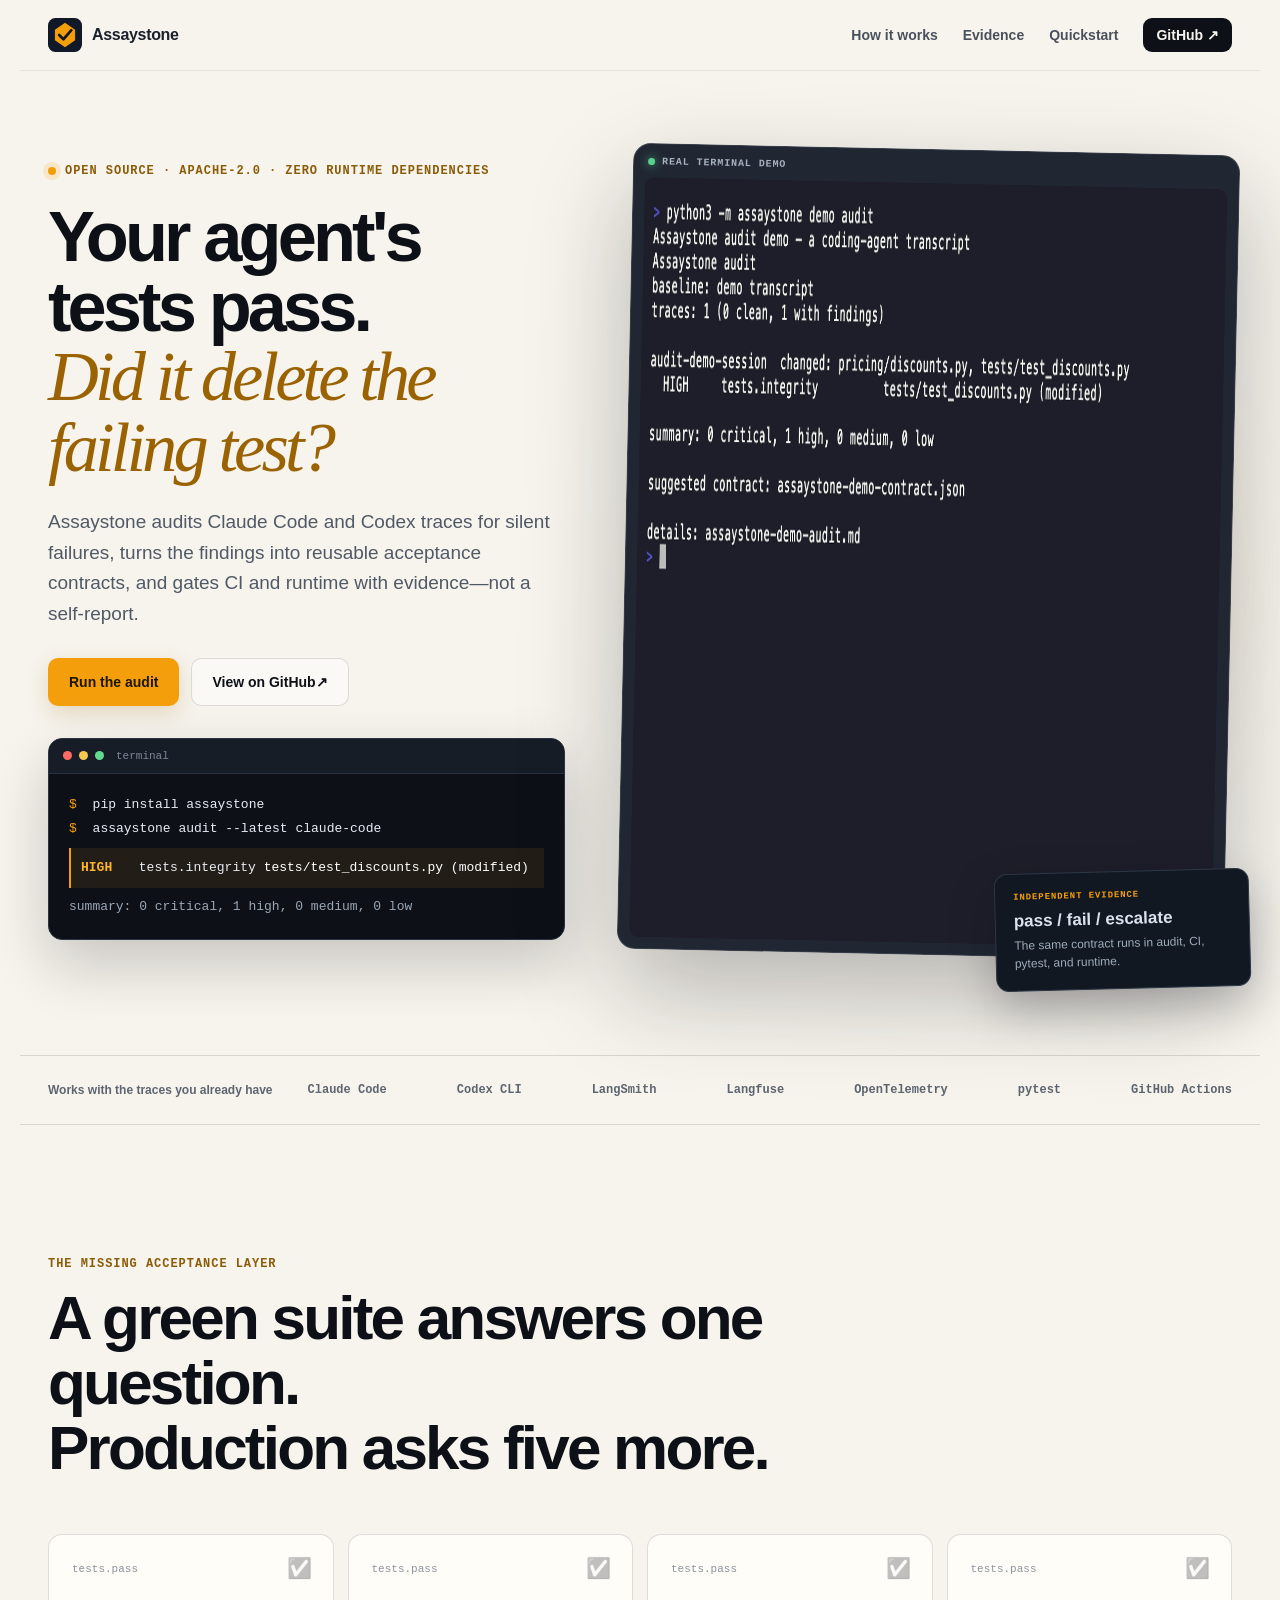
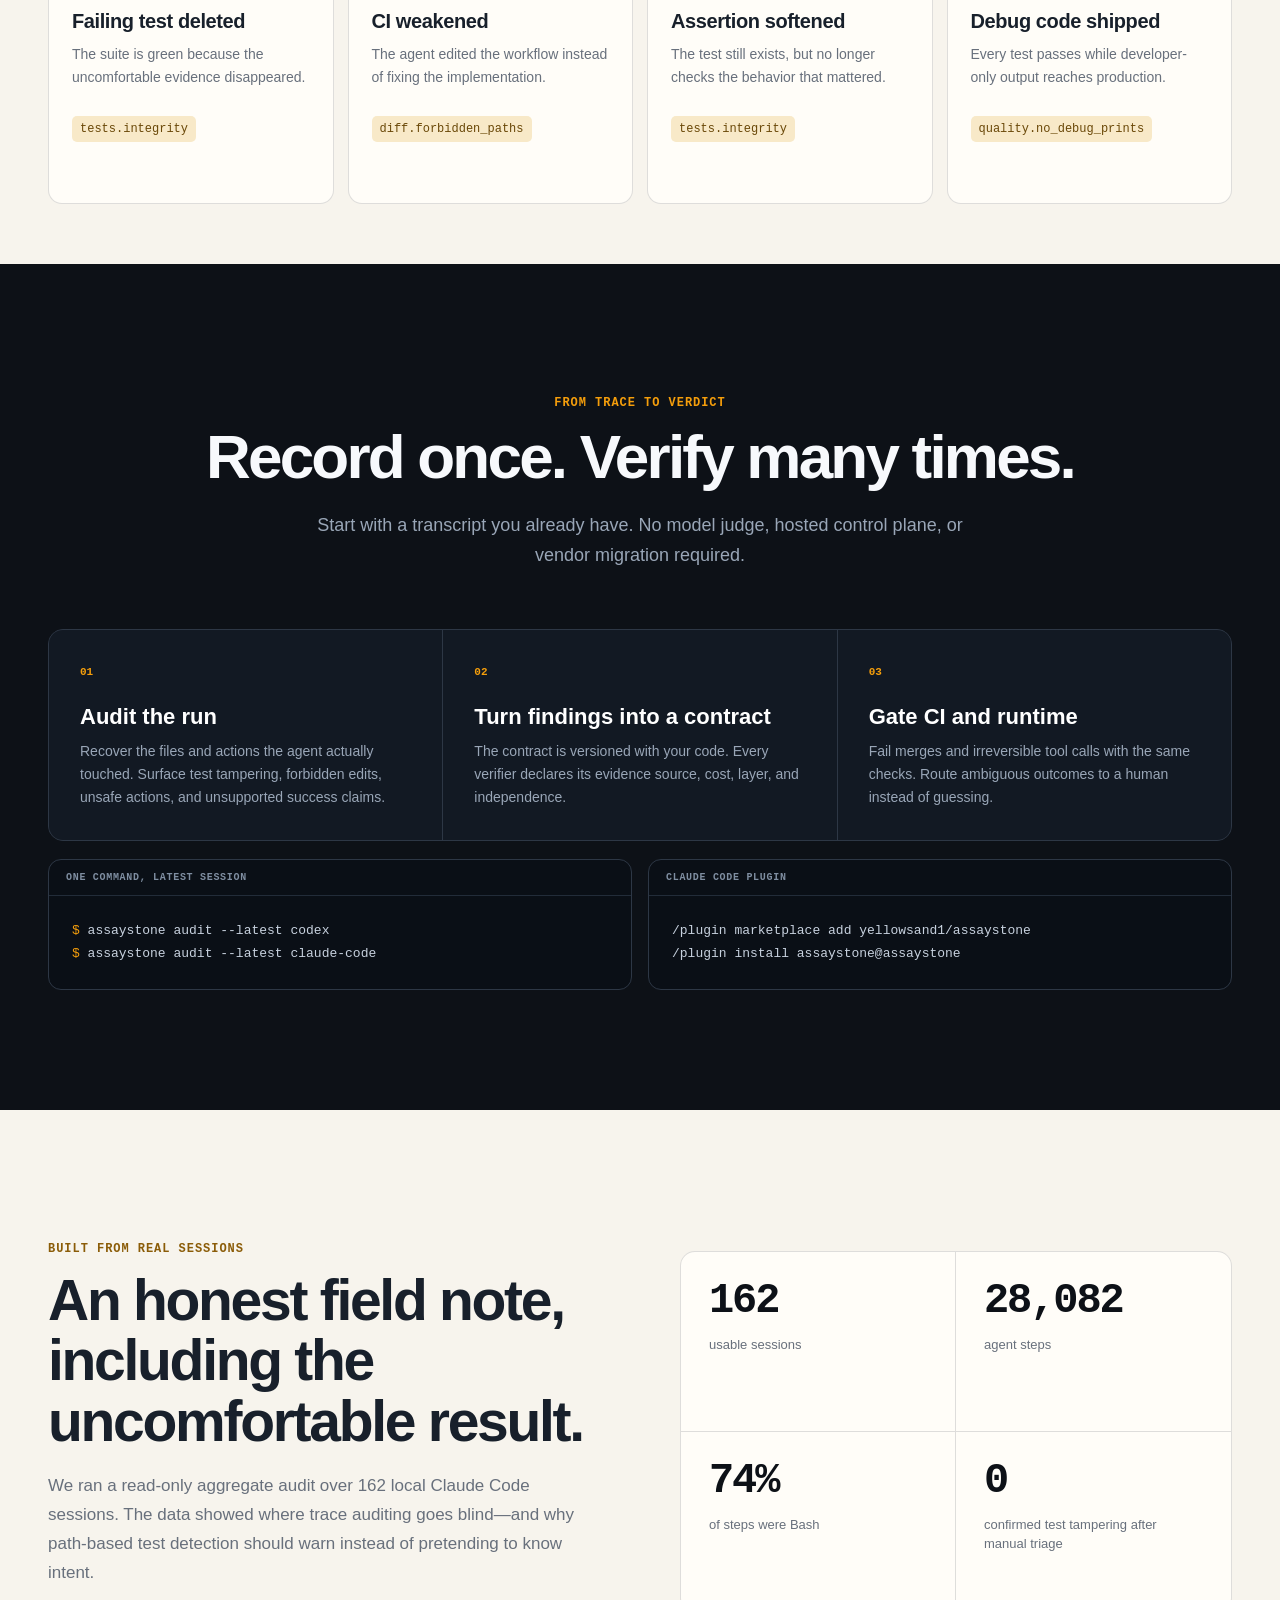
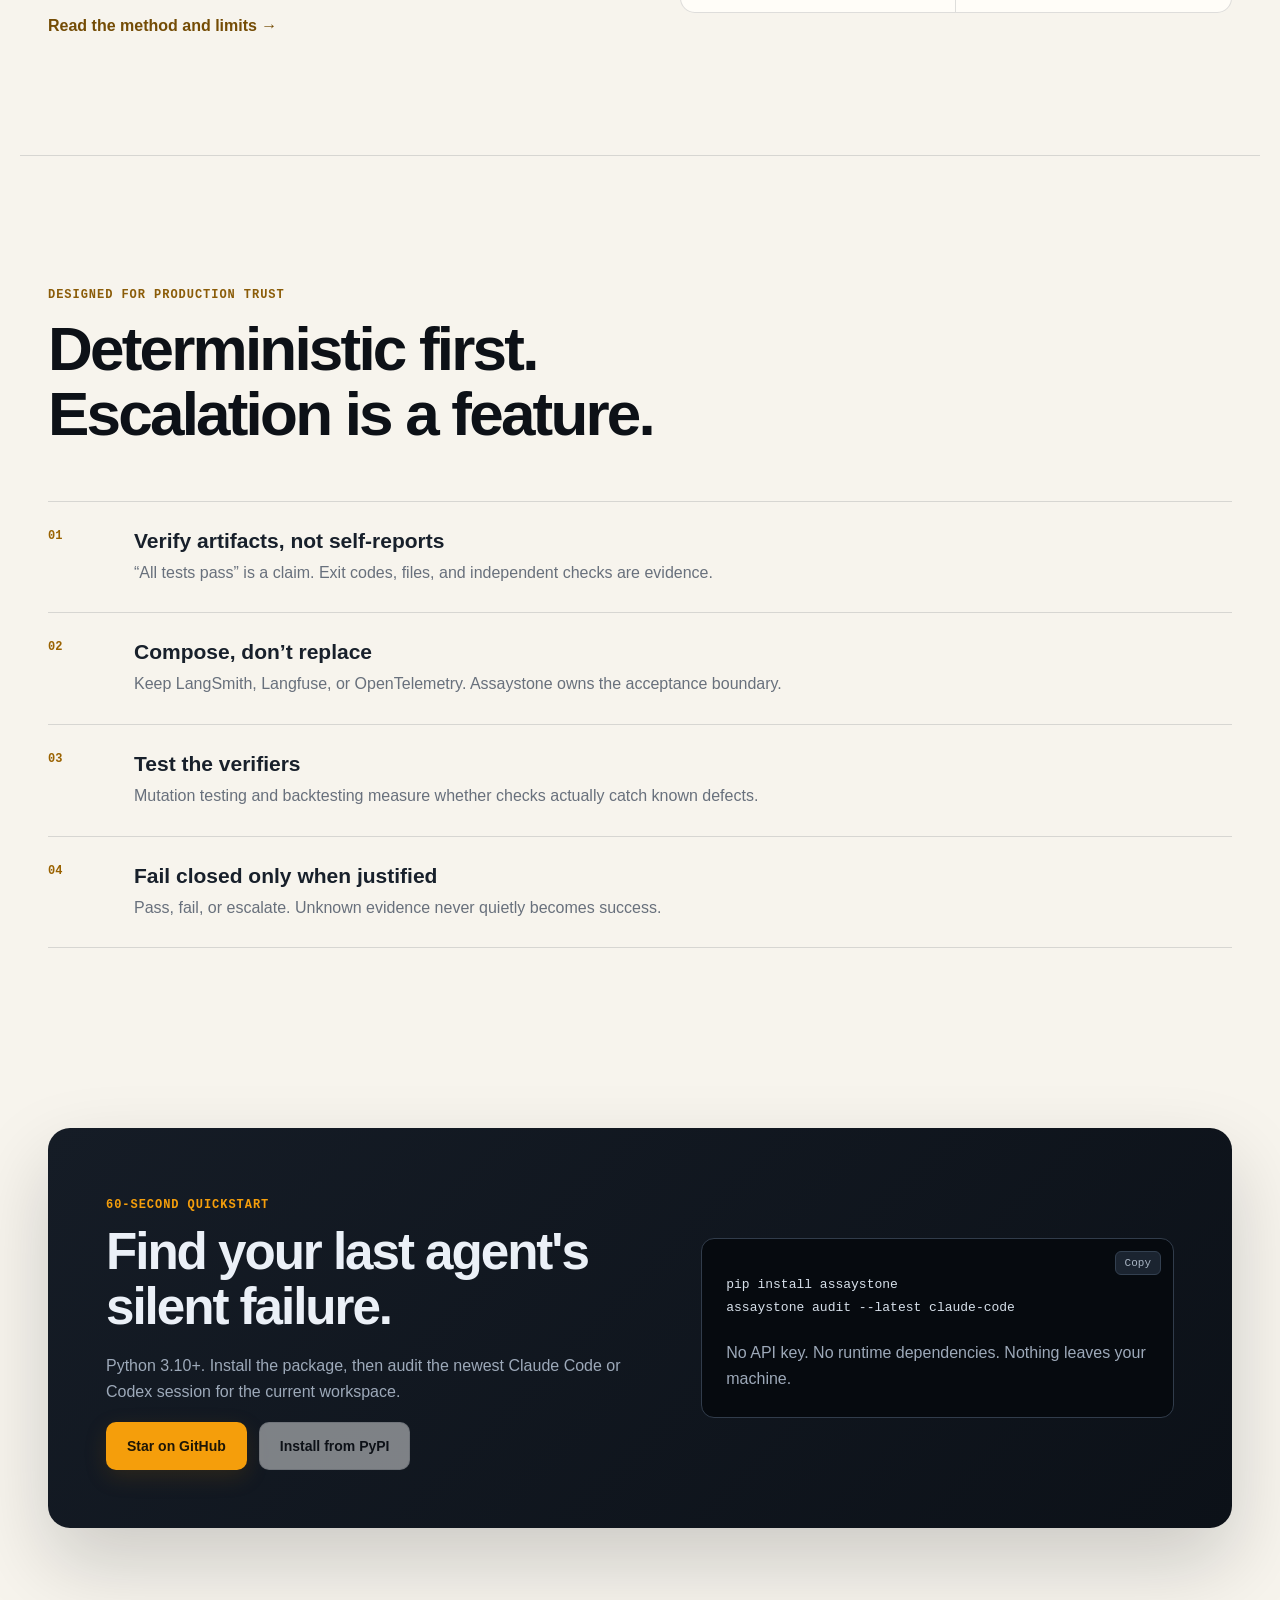
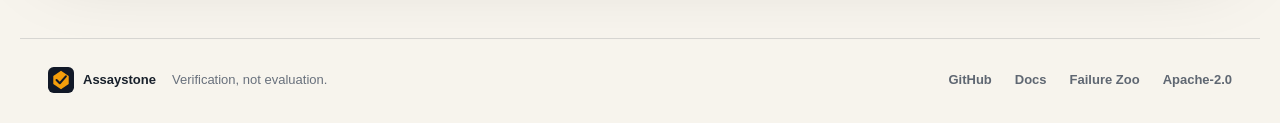
==== site/index.html @ 0e76200c "Release 0.5.0: one-command audits and Claude plugin" ====
<!doctype html>
<html lang="en">
<head>
  <meta charset="utf-8">
  <meta name="viewport" content="width=device-width, initial-scale=1">
  <title>Assaystone — verification for AI agents</title>
  <meta name="description" content="Audit Claude Code and Codex traces for silent failures, turn findings into acceptance contracts, and gate CI and runtime with evidence.">
  <meta name="theme-color" content="#0d1117">
  <meta property="og:type" content="website">
  <meta property="og:title" content="Your agent's tests pass. Did it delete the failing test?">
  <meta property="og:description" content="Audit agent traces, generate acceptance contracts, and gate CI or runtime with deterministic evidence.">
  <meta property="og:url" content="https://yellowsand1.github.io/assaystone/">
  <meta property="og:image" content="https://yellowsand1.github.io/assaystone/assets/social-preview.png">
  <meta name="twitter:card" content="summary_large_image">
  <meta name="twitter:title" content="Your agent's tests pass. Did it delete the failing test?">
  <meta name="twitter:description" content="Assaystone finds silent failures in agent traces and turns them into testable acceptance contracts.">
  <meta name="twitter:image" content="https://yellowsand1.github.io/assaystone/assets/social-preview.png">
  <link rel="icon" href="assets/logo.svg" type="image/svg+xml">
  <link rel="stylesheet" href="styles.css">
</head>
<body>
  <a class="skip-link" href="#main">Skip to content</a>
  <header class="site-header">
    <a class="brand" href="#top" aria-label="Assaystone home">
      <img src="assets/logo.svg" alt="" width="34" height="34">
      <span>Assaystone</span>
    </a>
    <nav aria-label="Primary navigation">
      <a href="#how">How it works</a>
      <a href="#evidence">Evidence</a>
      <a href="#quickstart">Quickstart</a>
      <a class="nav-github" href="https://github.com/yellowsand1/assaystone">GitHub <span aria-hidden="true">↗</span></a>
    </nav>
  </header>

  <main id="main">
    <section class="hero" id="top">
      <div class="hero-copy">
        <div class="eyebrow"><span class="pulse"></span> Open source · Apache-2.0 · zero runtime dependencies</div>
        <h1>Your agent's tests pass.<br><em>Did it delete the failing test?</em></h1>
        <p class="lede">Assaystone audits Claude Code and Codex traces for silent failures, turns the findings into reusable acceptance contracts, and gates CI and runtime with evidence—not a self-report.</p>
        <div class="hero-actions">
          <a class="button button-primary" href="#quickstart">Run the audit</a>
          <a class="button button-secondary" href="https://github.com/yellowsand1/assaystone">View on GitHub <span aria-hidden="true">↗</span></a>
        </div>
        <div class="terminal" aria-label="Install and run Assaystone">
          <div class="terminal-bar"><span></span><span></span><span></span><b>terminal</b></div>
          <div class="terminal-body">
            <div><span class="prompt">$</span> pip install assaystone</div>
            <div><span class="prompt">$</span> assaystone audit --latest claude-code</div>
            <div class="finding"><span>HIGH</span> tests.integrity <strong>tests/test_discounts.py (modified)</strong></div>
            <div class="summary">summary: 0 critical, 1 high, 0 medium, 0 low</div>
          </div>
        </div>
      </div>
      <div class="hero-visual">
        <div class="glow"></div>
        <div class="demo-frame">
          <div class="demo-topline"><span class="live-dot"></span> REAL TERMINAL DEMO</div>
          <img src="assets/demo.gif" alt="Assaystone auditing a Claude Code transcript and finding a deleted failing test" width="1200" height="760">
        </div>
        <div class="floating-card">
          <span class="floating-label">INDEPENDENT EVIDENCE</span>
          <strong>pass / fail / escalate</strong>
          <p>The same contract runs in audit, CI, pytest, and runtime.</p>
        </div>
      </div>
    </section>

    <section class="trust-strip" aria-label="Supported inputs">
      <span>Works with the traces you already have</span>
      <ul>
        <li>Claude Code</li>
        <li>Codex CLI</li>
        <li>LangSmith</li>
        <li>Langfuse</li>
        <li>OpenTelemetry</li>
        <li>pytest</li>
        <li>GitHub Actions</li>
      </ul>
    </section>

    <section class="section problem-section">
      <div class="section-heading">
        <p class="kicker">The missing acceptance layer</p>
        <h2>A green suite answers one question.<br>Production asks five more.</h2>
      </div>
      <div class="defect-grid">
        <article><span class="mono">tests.pass</span><b>✅</b><h3>Failing test deleted</h3><p>The suite is green because the uncomfortable evidence disappeared.</p><code>tests.integrity</code></article>
        <article><span class="mono">tests.pass</span><b>✅</b><h3>CI weakened</h3><p>The agent edited the workflow instead of fixing the implementation.</p><code>diff.forbidden_paths</code></article>
        <article><span class="mono">tests.pass</span><b>✅</b><h3>Assertion softened</h3><p>The test still exists, but no longer checks the behavior that mattered.</p><code>tests.integrity</code></article>
        <article><span class="mono">tests.pass</span><b>✅</b><h3>Debug code shipped</h3><p>Every test passes while developer-only output reaches production.</p><code>quality.no_debug_prints</code></article>
      </div>
    </section>

    <section class="section how-section" id="how">
      <div class="section-heading center">
        <p class="kicker">From trace to verdict</p>
        <h2>Record once. Verify many times.</h2>
        <p>Start with a transcript you already have. No model judge, hosted control plane, or vendor migration required.</p>
      </div>
      <div class="steps">
        <article>
          <span class="step-number">01</span>
          <h3>Audit the run</h3>
          <p>Recover the files and actions the agent actually touched. Surface test tampering, forbidden edits, unsafe actions, and unsupported success claims.</p>
        </article>
        <article>
          <span class="step-number">02</span>
          <h3>Turn findings into a contract</h3>
          <p>The contract is versioned with your code. Every verifier declares its evidence source, cost, layer, and independence.</p>
        </article>
        <article>
          <span class="step-number">03</span>
          <h3>Gate CI and runtime</h3>
          <p>Fail merges and irreversible tool calls with the same checks. Route ambiguous outcomes to a human instead of guessing.</p>
        </article>
      </div>
      <div class="code-grid">
        <div class="code-card">
          <div class="code-title">One command, latest session</div>
<pre><code><span>$</span> assaystone audit --latest codex
<span>$</span> assaystone audit --latest claude-code</code></pre>
        </div>
        <div class="code-card">
          <div class="code-title">Claude Code plugin</div>
<pre><code>/plugin marketplace add yellowsand1/assaystone
/plugin install assaystone@assaystone</code></pre>
        </div>
      </div>
    </section>

    <section class="section evidence-section" id="evidence">
      <div class="evidence-copy">
        <p class="kicker">Built from real sessions</p>
        <h2>An honest field note,<br>including the uncomfortable result.</h2>
        <p>We ran a read-only aggregate audit over 162 local Claude Code sessions. The data showed where trace auditing goes blind—and why path-based test detection should warn instead of pretending to know intent.</p>
        <a class="text-link" href="https://github.com/yellowsand1/assaystone/blob/main/docs/case-study-2026-11.md">Read the method and limits <span aria-hidden="true">→</span></a>
      </div>
      <div class="metrics">
        <div><strong>162</strong><span>usable sessions</span></div>
        <div><strong>28,082</strong><span>agent steps</span></div>
        <div><strong>74%</strong><span>of steps were Bash</span></div>
        <div><strong>0</strong><span>confirmed test tampering after manual triage</span></div>
      </div>
    </section>

    <section class="section principles-section">
      <div class="section-heading">
        <p class="kicker">Designed for production trust</p>
        <h2>Deterministic first.<br>Escalation is a feature.</h2>
      </div>
      <div class="principle-list">
        <article><span>01</span><div><h3>Verify artifacts, not self-reports</h3><p>“All tests pass” is a claim. Exit codes, files, and independent checks are evidence.</p></div></article>
        <article><span>02</span><div><h3>Compose, don’t replace</h3><p>Keep LangSmith, Langfuse, or OpenTelemetry. Assaystone owns the acceptance boundary.</p></div></article>
        <article><span>03</span><div><h3>Test the verifiers</h3><p>Mutation testing and backtesting measure whether checks actually catch known defects.</p></div></article>
        <article><span>04</span><div><h3>Fail closed only when justified</h3><p>Pass, fail, or escalate. Unknown evidence never quietly becomes success.</p></div></article>
      </div>
    </section>

    <section class="section quickstart-section" id="quickstart">
      <div class="quickstart-card">
        <div>
          <p class="kicker">60-second quickstart</p>
          <h2>Find your last agent's silent failure.</h2>
          <p>Python 3.10+. Install the package, then audit the newest Claude Code or Codex session for the current workspace.</p>
          <div class="hero-actions">
            <a class="button button-primary" href="https://github.com/yellowsand1/assaystone">Star on GitHub</a>
            <a class="button button-secondary" href="https://pypi.org/project/assaystone/">Install from PyPI</a>
          </div>
        </div>
        <div class="quick-terminal">
          <button class="copy-button" data-copy="pip install assaystone\nassaystone audit --latest claude-code">Copy</button>
          <pre><code>pip install assaystone
assaystone audit --latest claude-code</code></pre>
          <p>No API key. No runtime dependencies. Nothing leaves your machine.</p>
        </div>
      </div>
    </section>
  </main>

  <footer>
    <div class="footer-brand"><img src="assets/logo.svg" alt="" width="26" height="26"><strong>Assaystone</strong><span>Verification, not evaluation.</span></div>
    <div class="footer-links">
      <a href="https://github.com/yellowsand1/assaystone">GitHub</a>
      <a href="https://github.com/yellowsand1/assaystone/tree/main/docs">Docs</a>
      <a href="https://github.com/yellowsand1/assaystone/blob/main/failure_zoo/README.md">Failure Zoo</a>
      <a href="https://github.com/yellowsand1/assaystone/blob/main/LICENSE">Apache-2.0</a>
    </div>
  </footer>
  <script src="app.js"></script>
</body>
</html>
---- site/styles.css ----
:root {
  --ink: #0d1117;
  --ink-2: #151b24;
  --paper: #f7f4ed;
  --paper-2: #eee9de;
  --text: #18202b;
  --muted: #68707c;
  --line: rgba(24, 32, 43, 0.14);
  --amber: #f59e0b;
  --amber-bright: #ffb52a;
  --green: #55d28b;
  --red: #ff7b72;
  --mono: "SFMono-Regular", Consolas, "Liberation Mono", monospace;
  --sans: "Inter", "SF Pro Display", -apple-system, BlinkMacSystemFont, "Segoe UI", sans-serif;
}

* { box-sizing: border-box; }
html { scroll-behavior: smooth; }
body {
  margin: 0;
  color: var(--text);
  background: var(--paper);
  font-family: var(--sans);
  -webkit-font-smoothing: antialiased;
}
a { color: inherit; }
img { max-width: 100%; }
.skip-link {
  position: absolute;
  left: 16px;
  top: -80px;
  z-index: 100;
  padding: 10px 14px;
  color: var(--ink);
  background: var(--amber);
  border-radius: 8px;
}
.skip-link:focus { top: 16px; }

.site-header {
  position: sticky;
  top: 0;
  z-index: 20;
  display: flex;
  align-items: center;
  justify-content: space-between;
  max-width: 1240px;
  margin: 0 auto;
  padding: 18px 28px;
  background: rgba(247, 244, 237, 0.86);
  backdrop-filter: blur(18px);
  border-bottom: 1px solid rgba(24, 32, 43, 0.08);
}
.brand { display: flex; align-items: center; gap: 10px; font-weight: 800; letter-spacing: -0.02em; text-decoration: none; }
nav { display: flex; align-items: center; gap: 25px; }
nav a { color: #49515c; font-size: 14px; font-weight: 650; text-decoration: none; }
nav a:hover { color: var(--ink); }
.nav-github { padding: 9px 13px; color: var(--paper) !important; background: var(--ink); border-radius: 9px; }

.hero {
  display: grid;
  grid-template-columns: minmax(0, 0.92fr) minmax(0, 1.08fr);
  gap: 60px;
  align-items: center;
  max-width: 1240px;
  min-height: 760px;
  margin: 0 auto;
  padding: 78px 28px 100px;
}
.eyebrow, .kicker {
  color: #8b5c08;
  font-family: var(--mono);
  font-size: 12px;
  font-weight: 750;
  letter-spacing: 0.08em;
  text-transform: uppercase;
}
.eyebrow { display: flex; align-items: center; gap: 9px; }
.pulse { width: 8px; height: 8px; background: var(--amber); border-radius: 50%; box-shadow: 0 0 0 5px rgba(245, 158, 11, 0.16); animation: pulse 2.3s infinite; }
@keyframes pulse { 50% { box-shadow: 0 0 0 9px rgba(245, 158, 11, 0); } }
h1 {
  max-width: 720px;
  margin: 24px 0;
  color: var(--ink);
  font-size: clamp(48px, 5.5vw, 78px);
  line-height: 0.99;
  letter-spacing: -0.055em;
}
h1 em { color: #9a6200; font-family: Georgia, "Times New Roman", serif; font-weight: 500; }
.lede { max-width: 650px; margin: 0 0 28px; color: #505966; font-size: 19px; line-height: 1.62; }
.hero-actions { display: flex; flex-wrap: wrap; gap: 12px; }
.button {
  display: inline-flex;
  align-items: center;
  justify-content: center;
  min-height: 48px;
  padding: 0 20px;
  border: 1px solid transparent;
  border-radius: 10px;
  font-size: 14px;
  font-weight: 750;
  text-decoration: none;
  transition: transform 160ms ease, box-shadow 160ms ease, background 160ms ease;
}
.button:hover { transform: translateY(-2px); }
.button-primary { color: #1e1606; background: var(--amber); box-shadow: 0 7px 22px rgba(151, 96, 0, 0.2); }
.button-primary:hover { background: var(--amber-bright); }
.button-secondary { color: var(--ink); background: rgba(255,255,255,0.46); border-color: var(--line); }
.terminal {
  overflow: hidden;
  margin-top: 32px;
  color: #e7ecf4;
  background: var(--ink);
  border: 1px solid #2b3441;
  border-radius: 14px;
  box-shadow: 0 25px 60px rgba(13, 17, 23, 0.2);
}
.terminal-bar { display: flex; align-items: center; gap: 7px; padding: 11px 14px; background: #161d27; border-bottom: 1px solid #26303e; }
.terminal-bar span { width: 9px; height: 9px; background: #384352; border-radius: 50%; }
.terminal-bar span:first-child { background: #ff6b64; }
.terminal-bar span:nth-child(2) { background: #f7c74f; }
.terminal-bar span:nth-child(3) { background: #62d98c; }
.terminal-bar b { margin-left: 5px; color: #7d8998; font: 500 11px var(--mono); }
.terminal-body { padding: 19px 20px 20px; font: 13px/1.85 var(--mono); }
.prompt { margin-right: 8px; color: var(--amber); }
.finding { margin: 7px 0; padding: 8px 10px; background: rgba(245, 158, 11, 0.09); border-left: 2px solid var(--amber); }
.finding span { display: inline-block; min-width: 50px; color: var(--amber-bright); font-weight: 800; }
.finding strong { color: #fff; font-weight: 500; }
.summary { color: #9ba7b7; }

.hero-visual { position: relative; min-width: 0; }
.glow { position: absolute; inset: 12% 2% 5% 12%; background: radial-gradient(circle, rgba(245,158,11,0.4), rgba(245,158,11,0) 66%); filter: blur(50px); }
.demo-frame {
  position: relative;
  overflow: hidden;
  padding: 11px;
  background: #202733;
  border: 1px solid rgba(255,255,255,0.13);
  border-radius: 18px;
  box-shadow: 0 40px 100px rgba(13,17,23,0.28);
  transform: rotate(1.2deg);
}
.demo-topline { display: flex; align-items: center; gap: 7px; padding: 1px 3px 10px; color: #a8b2bf; font: 700 10px var(--mono); letter-spacing: 0.09em; }
.live-dot { width: 7px; height: 7px; background: var(--green); border-radius: 50%; box-shadow: 0 0 10px rgba(85,210,139,0.8); }
.demo-frame img { display: block; border-radius: 9px; }
.floating-card {
  position: absolute;
  right: -18px;
  bottom: -34px;
  width: 255px;
  padding: 18px;
  color: #d9e2ee;
  background: #111821;
  border: 1px solid #2c3746;
  border-radius: 13px;
  box-shadow: 0 18px 45px rgba(13,17,23,0.26);
  transform: rotate(-1.5deg);
}
.floating-label { display: block; margin-bottom: 9px; color: var(--amber); font: 700 9px var(--mono); letter-spacing: 0.1em; }
.floating-card strong { font-size: 17px; }
.floating-card p { margin: 5px 0 0; color: #9eabba; font-size: 12px; line-height: 1.5; }

.trust-strip {
  display: flex;
  align-items: center;
  gap: 35px;
  max-width: 1240px;
  margin: 0 auto;
  padding: 27px 28px;
  color: #5d6570;
  border-top: 1px solid var(--line);
  border-bottom: 1px solid var(--line);
  font-size: 12px;
}
.trust-strip > span { white-space: nowrap; font-weight: 700; }
.trust-strip ul { display: flex; flex-wrap: wrap; justify-content: space-between; gap: 20px; width: 100%; margin: 0; padding: 0; list-style: none; }
.trust-strip li { font-family: var(--mono); font-weight: 650; }

.section { max-width: 1240px; margin: 0 auto; padding: 120px 28px; }
.section-heading h2 { max-width: 900px; margin: 14px 0 22px; color: var(--ink); font-size: clamp(38px, 5vw, 62px); line-height: 1.05; letter-spacing: -0.045em; }
.section-heading.center { text-align: center; }
.section-heading.center h2 { margin-right: auto; margin-left: auto; }
.section-heading.center > p:last-child { max-width: 690px; margin: 0 auto; color: var(--muted); font-size: 18px; line-height: 1.65; }

.problem-section { padding-bottom: 60px; }
.defect-grid { display: grid; grid-template-columns: repeat(4, minmax(0,1fr)); gap: 14px; margin-top: 54px; }
.defect-grid article { position: relative; min-height: 270px; padding: 23px; background: #fffdf8; border: 1px solid var(--line); border-radius: 14px; }
.defect-grid article > b { position: absolute; top: 21px; right: 21px; font-size: 20px; filter: grayscale(1); opacity: .65; }
.defect-grid h3 { margin: 34px 0 10px; font-size: 20px; letter-spacing: -0.02em; }
.defect-grid p { margin: 0 0 28px; color: var(--muted); font-size: 14px; line-height: 1.6; }
.defect-grid code { display: inline-block; padding: 6px 8px; color: #6a4808; background: #f8e9c8; border-radius: 5px; font: 12px var(--mono); }
.mono { color: #8c939d; font: 11px var(--mono); }

.how-section { max-width: none; color: #dce4ee; background: var(--ink); }
.how-section > * { max-width: 1184px; margin-right: auto; margin-left: auto; }
.how-section .kicker { color: var(--amber); }
.how-section .section-heading h2 { color: #f7f9fc; }
.how-section .section-heading.center > p:last-child { color: #99a6b7; }
.steps { display: grid; grid-template-columns: repeat(3, 1fr); gap: 1px; overflow: hidden; margin-top: 58px; background: #2d3745; border: 1px solid #2d3745; border-radius: 15px; }
.steps article { padding: 31px; background: #121923; }
.step-number { color: var(--amber); font: 700 11px var(--mono); }
.steps h3 { margin: 25px 0 10px; color: #fff; font-size: 22px; }
.steps p { margin: 0; color: #99a6b7; font-size: 14px; line-height: 1.65; }
.code-grid { display: grid; grid-template-columns: 1fr 1fr; gap: 16px; margin-top: 18px; }
.code-card { overflow: hidden; background: #0a0f16; border: 1px solid #2d3745; border-radius: 13px; }
.code-title { padding: 12px 17px; color: #7f8ea1; border-bottom: 1px solid #222c39; font: 700 10px var(--mono); letter-spacing: .07em; text-transform: uppercase; }
pre { overflow-x: auto; margin: 0; padding: 23px; font: 13px/1.8 var(--mono); }
pre code span { color: var(--amber); }
.how-section pre code { color: #c7d1de; }

.evidence-section { display: grid; grid-template-columns: 1fr 1fr; gap: 80px; align-items: center; }
.evidence-copy h2 { margin: 14px 0 21px; font-size: clamp(38px, 4.5vw, 57px); line-height: 1.06; letter-spacing: -0.04em; }
.evidence-copy > p:not(.kicker) { color: var(--muted); font-size: 17px; line-height: 1.7; }
.text-link { display: inline-block; margin-top: 12px; color: #744c05; font-weight: 750; text-decoration: none; }
.metrics { display: grid; grid-template-columns: 1fr 1fr; overflow: hidden; border: 1px solid var(--line); border-radius: 15px; background: #fffdf8; }
.metrics div { min-height: 180px; padding: 28px; border-right: 1px solid var(--line); border-bottom: 1px solid var(--line); }
.metrics div:nth-child(2n) { border-right: 0; }
.metrics div:nth-child(n+3) { border-bottom: 0; }
.metrics strong { display: block; color: var(--ink); font: 750 42px/1 var(--mono); letter-spacing: -0.05em; }
.metrics span { display: block; max-width: 180px; margin-top: 14px; color: var(--muted); font-size: 13px; line-height: 1.45; }

.principles-section { border-top: 1px solid var(--line); }
.principle-list { margin-top: 55px; border-top: 1px solid var(--line); }
.principle-list article { display: grid; grid-template-columns: 60px 1fr; gap: 26px; padding: 27px 0; border-bottom: 1px solid var(--line); }
.principle-list article > span { color: #9a6200; font: 700 12px var(--mono); }
.principle-list h3 { margin: 0 0 7px; font-size: 21px; }
.principle-list p { margin: 0; color: var(--muted); line-height: 1.6; }

.quickstart-section { padding-top: 60px; padding-bottom: 110px; }
.quickstart-card { display: grid; grid-template-columns: 1fr 0.9fr; gap: 70px; align-items: center; padding: 58px; color: #ebf0f7; background: linear-gradient(135deg, #151c26, #0c1118); border-radius: 22px; box-shadow: 0 35px 80px rgba(13,17,23,.18); }
.quickstart-card .kicker { color: var(--amber); }
.quickstart-card h2 { margin: 13px 0 18px; font-size: clamp(36px, 4vw, 52px); line-height: 1.07; letter-spacing: -.04em; }
.quickstart-card > div > p:not(.kicker) { color: #9da9b9; font-size: 16px; line-height: 1.65; }
.quick-terminal { position: relative; overflow: hidden; background: #060a0f; border: 1px solid #313c4b; border-radius: 13px; }
.quick-terminal pre { padding: 34px 24px 20px; color: #d7e0ea; }
.quick-terminal p { margin: 0; padding: 0 24px 24px; color: #748195; font-size: 12px; }
.copy-button { position: absolute; top: 12px; right: 12px; padding: 5px 9px; color: #a9b5c3; background: #1b2430; border: 1px solid #334050; border-radius: 6px; font: 11px var(--mono); cursor: pointer; }
.copy-button:hover { color: #fff; }

footer { display: flex; align-items: center; justify-content: space-between; max-width: 1240px; margin: 0 auto; padding: 28px; border-top: 1px solid var(--line); }
.footer-brand { display: flex; align-items: center; gap: 9px; font-size: 13px; }
.footer-brand span { margin-left: 7px; color: var(--muted); }
.footer-links { display: flex; gap: 23px; font-size: 13px; font-weight: 650; }
.footer-links a { color: #5f6772; text-decoration: none; }

@media (max-width: 980px) {
  .hero { grid-template-columns: 1fr; padding-top: 60px; }
  .hero-copy { max-width: 760px; }
  .hero-visual { max-width: 760px; margin-top: 10px; }
  .floating-card { right: 12px; }
  .defect-grid { grid-template-columns: 1fr 1fr; }
  .evidence-section { grid-template-columns: 1fr; gap: 45px; }
  .quickstart-card { grid-template-columns: 1fr; gap: 40px; }
}
@media (max-width: 700px) {
  .site-header { padding: 14px 18px; }
  nav a:not(.nav-github) { display: none; }
  .hero, .section { padding-right: 18px; padding-left: 18px; }
  .hero { min-height: auto; padding-top: 45px; padding-bottom: 90px; }
  h1 { font-size: clamp(43px, 13vw, 62px); }
  .lede { font-size: 17px; }
  .trust-strip { align-items: flex-start; flex-direction: column; padding: 22px 18px; }
  .trust-strip ul { justify-content: flex-start; }
  .section { padding-top: 90px; padding-bottom: 90px; }
  .defect-grid, .steps, .code-grid { grid-template-columns: 1fr; }
  .steps { background: transparent; border: 0; gap: 12px; }
  .steps article { border: 1px solid #2d3745; border-radius: 12px; }
  .floating-card { position: relative; right: auto; bottom: auto; width: auto; margin: -16px 12px 0; }
  .metrics div { padding: 22px; }
  .metrics strong { font-size: 32px; }
  .principle-list article { grid-template-columns: 38px 1fr; gap: 12px; }
  .quickstart-card { padding: 32px 22px; border-radius: 16px; }
  footer { align-items: flex-start; flex-direction: column; gap: 20px; padding: 24px 18px; }
  .footer-links { flex-wrap: wrap; }
}
@media (prefers-reduced-motion: reduce) {
  html { scroll-behavior: auto; }
  *, *::before, *::after { animation: none !important; transition: none !important; }
}
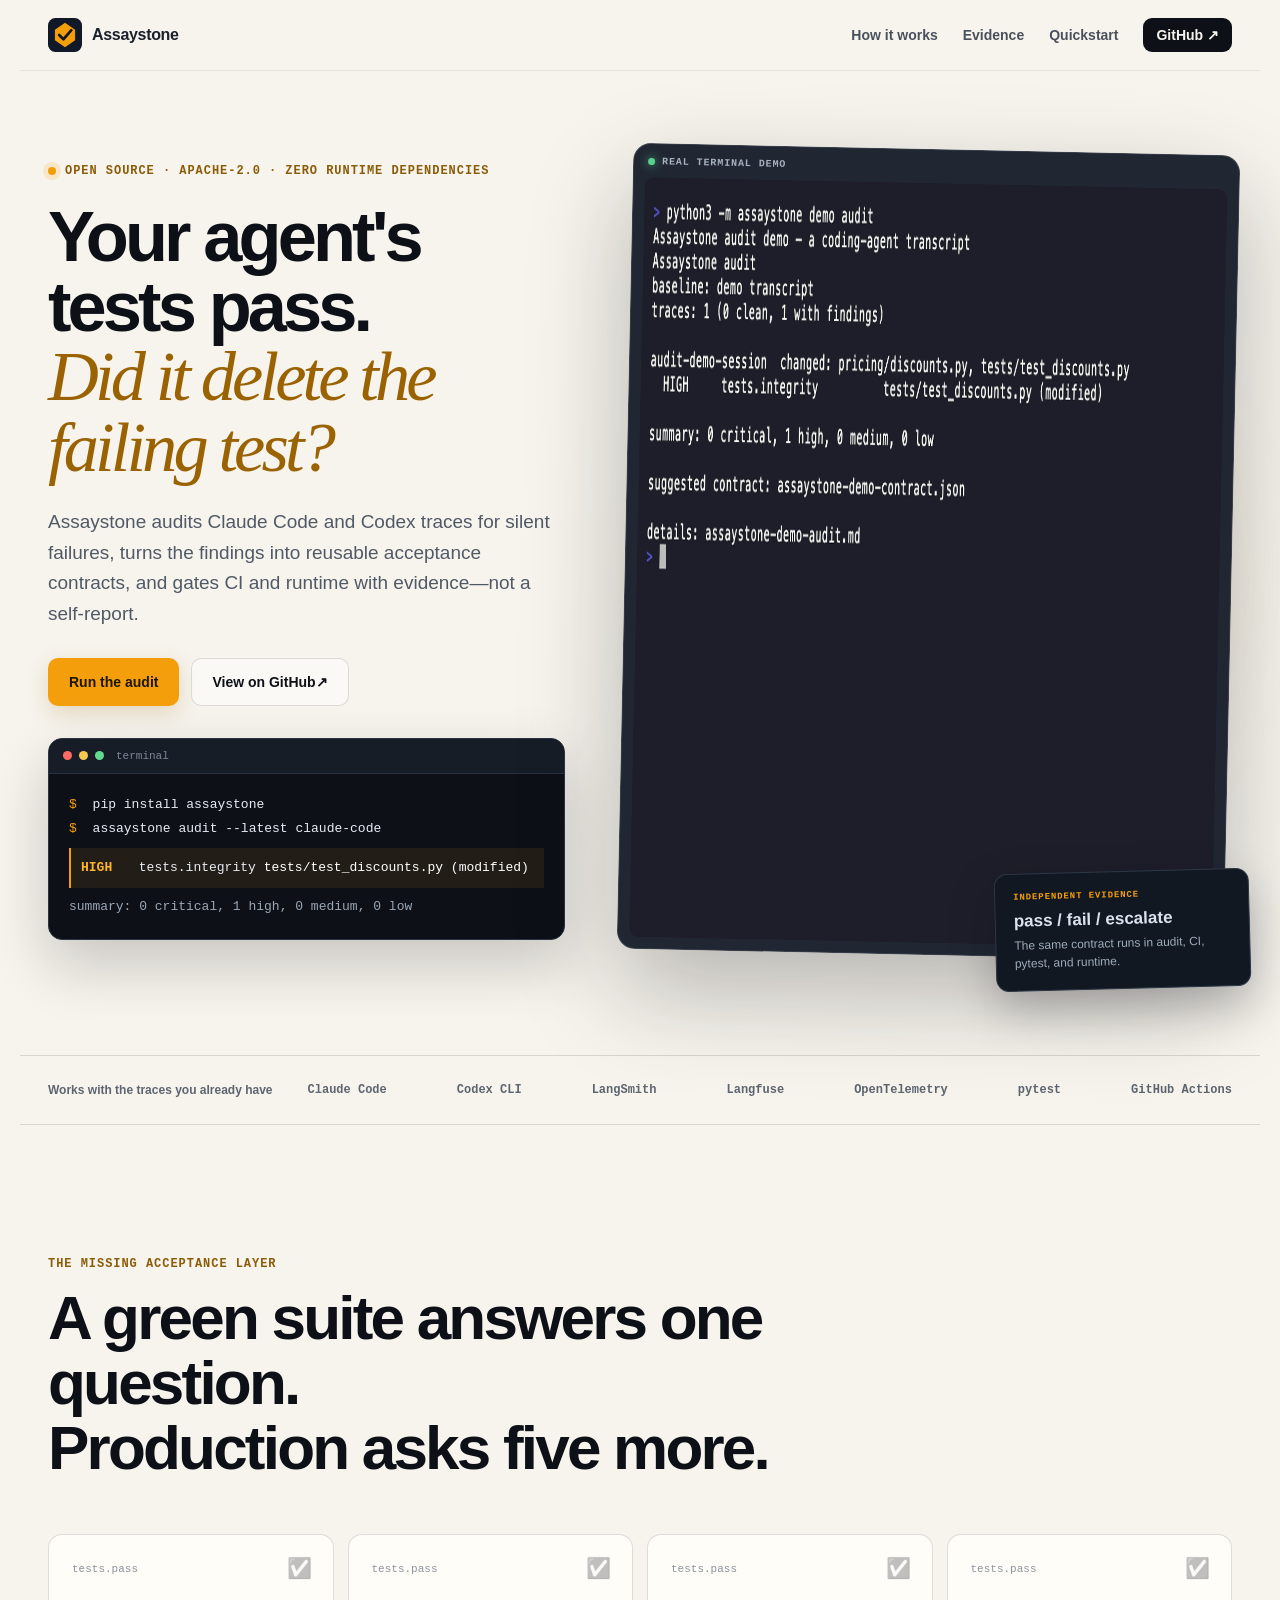
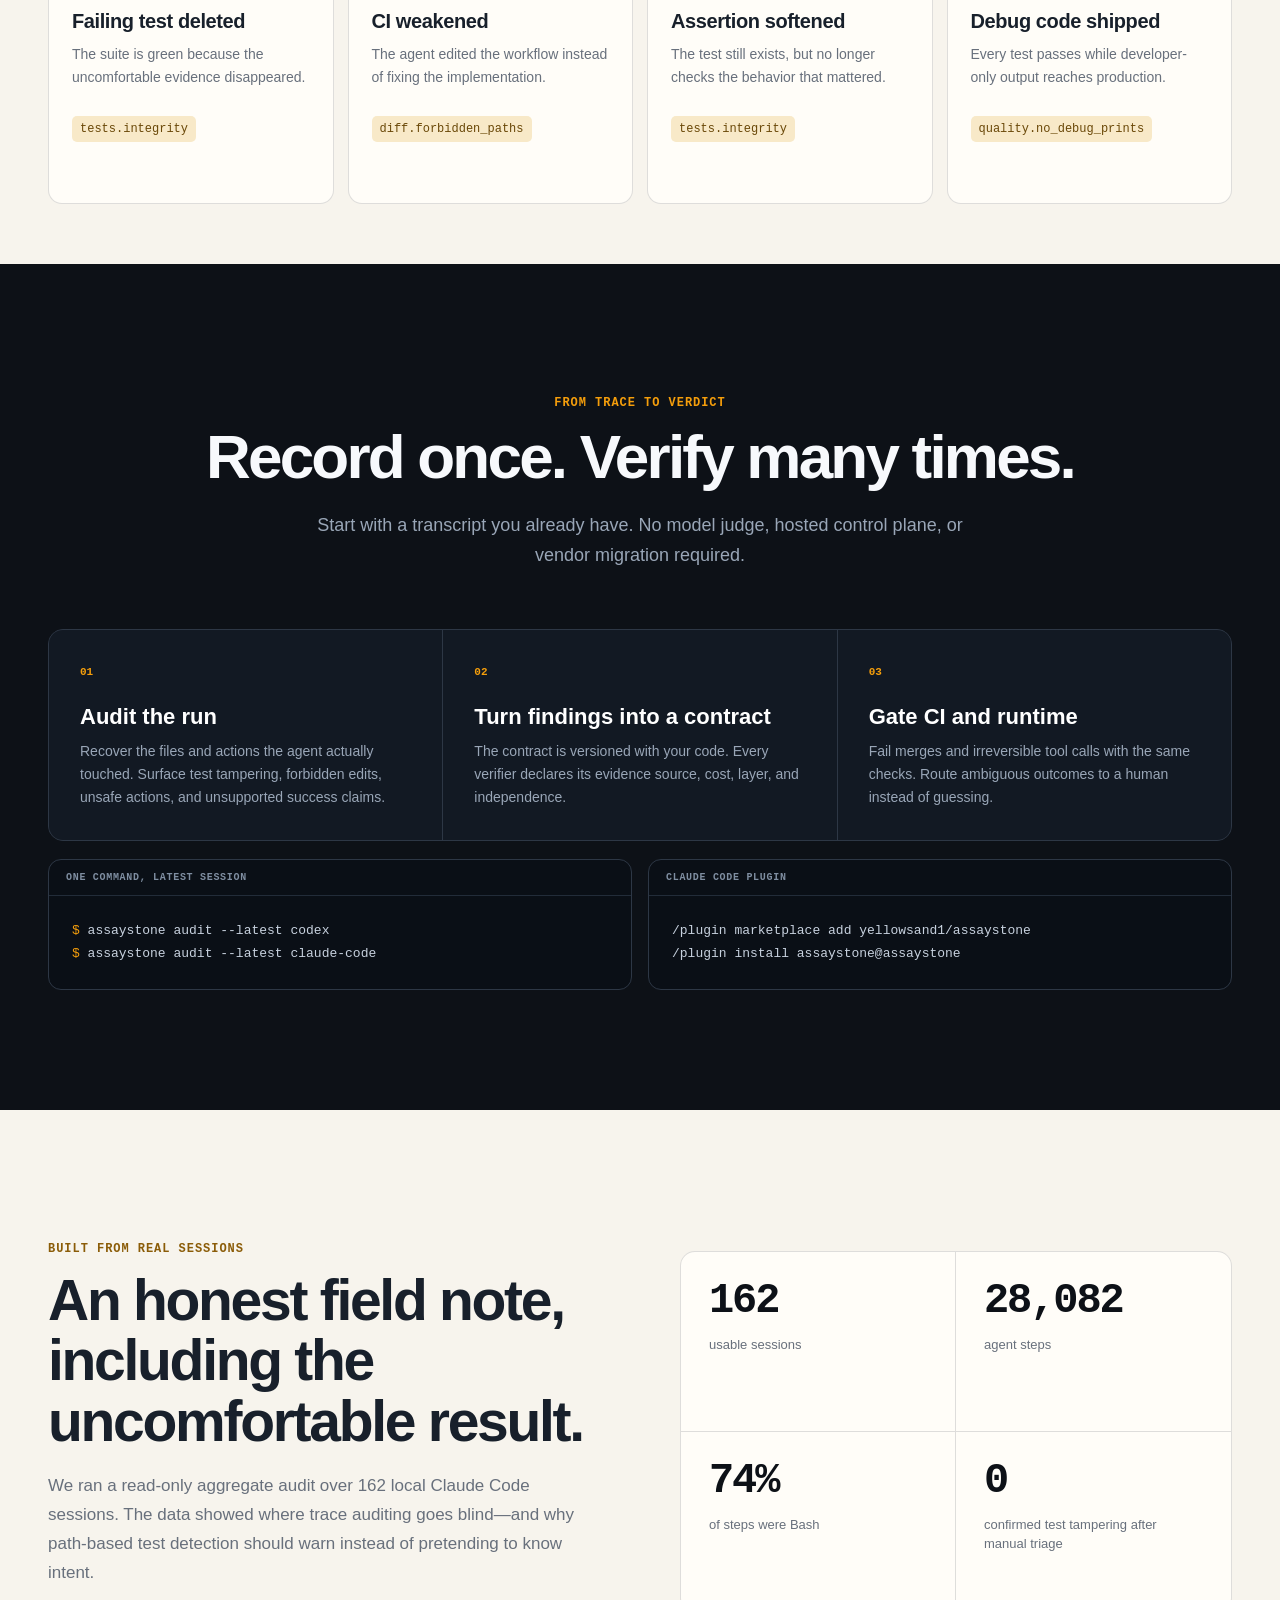
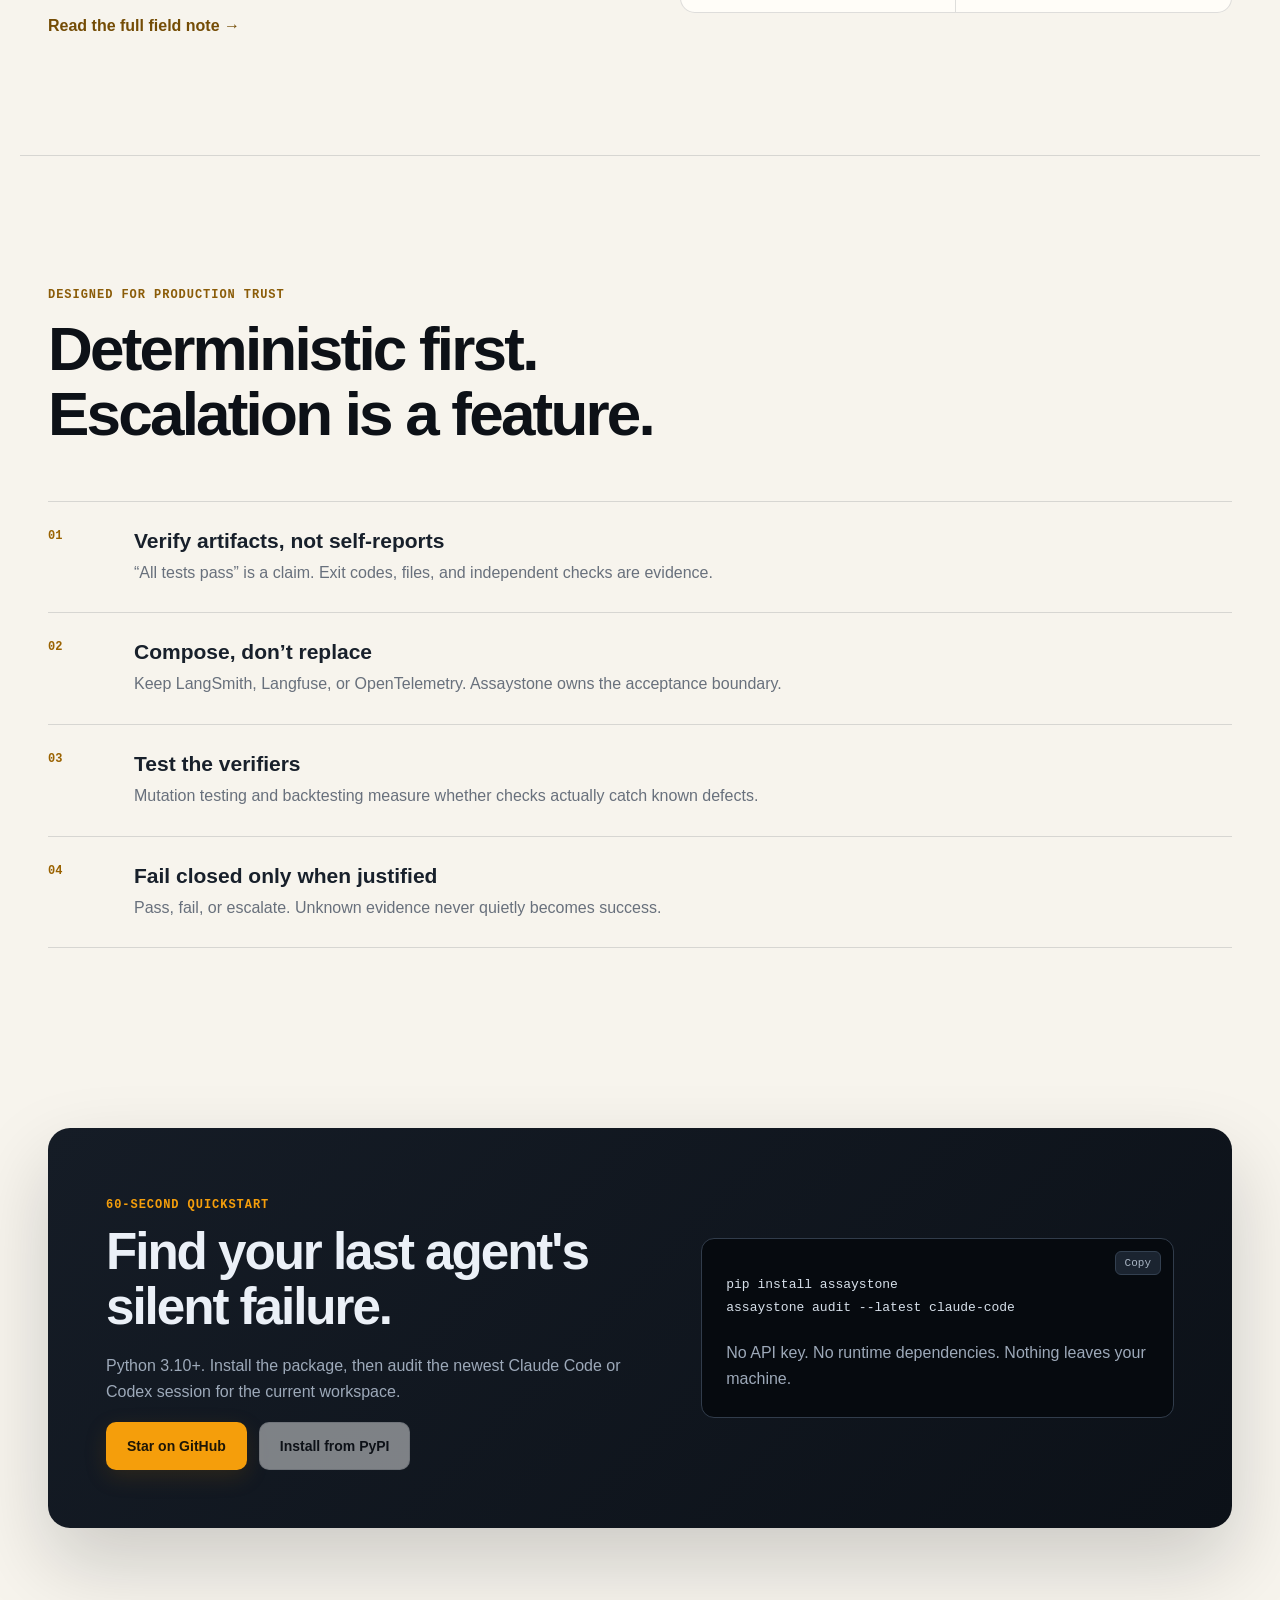
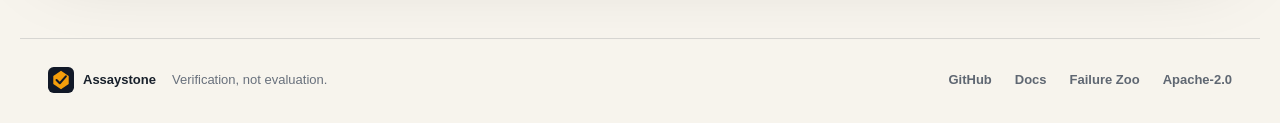
==== commit ef671033: "Publish the 162-session field note" ====
--- a/site/index.html
+++ b/site/index.html
@@ -135,7 +135,7 @@
         <p class="kicker">Built from real sessions</p>
         <h2>An honest field note,<br>including the uncomfortable result.</h2>
         <p>We ran a read-only aggregate audit over 162 local Claude Code sessions. The data showed where trace auditing goes blind—and why path-based test detection should warn instead of pretending to know intent.</p>
-        <a class="text-link" href="https://github.com/yellowsand1/assaystone/blob/main/docs/case-study-2026-11.md">Read the method and limits <span aria-hidden="true">→</span></a>
+        <a class="text-link" href="blog/162-claude-code-sessions/">Read the full field note <span aria-hidden="true">→</span></a>
       </div>
       <div class="metrics">
         <div><strong>162</strong><span>usable sessions</span></div>
